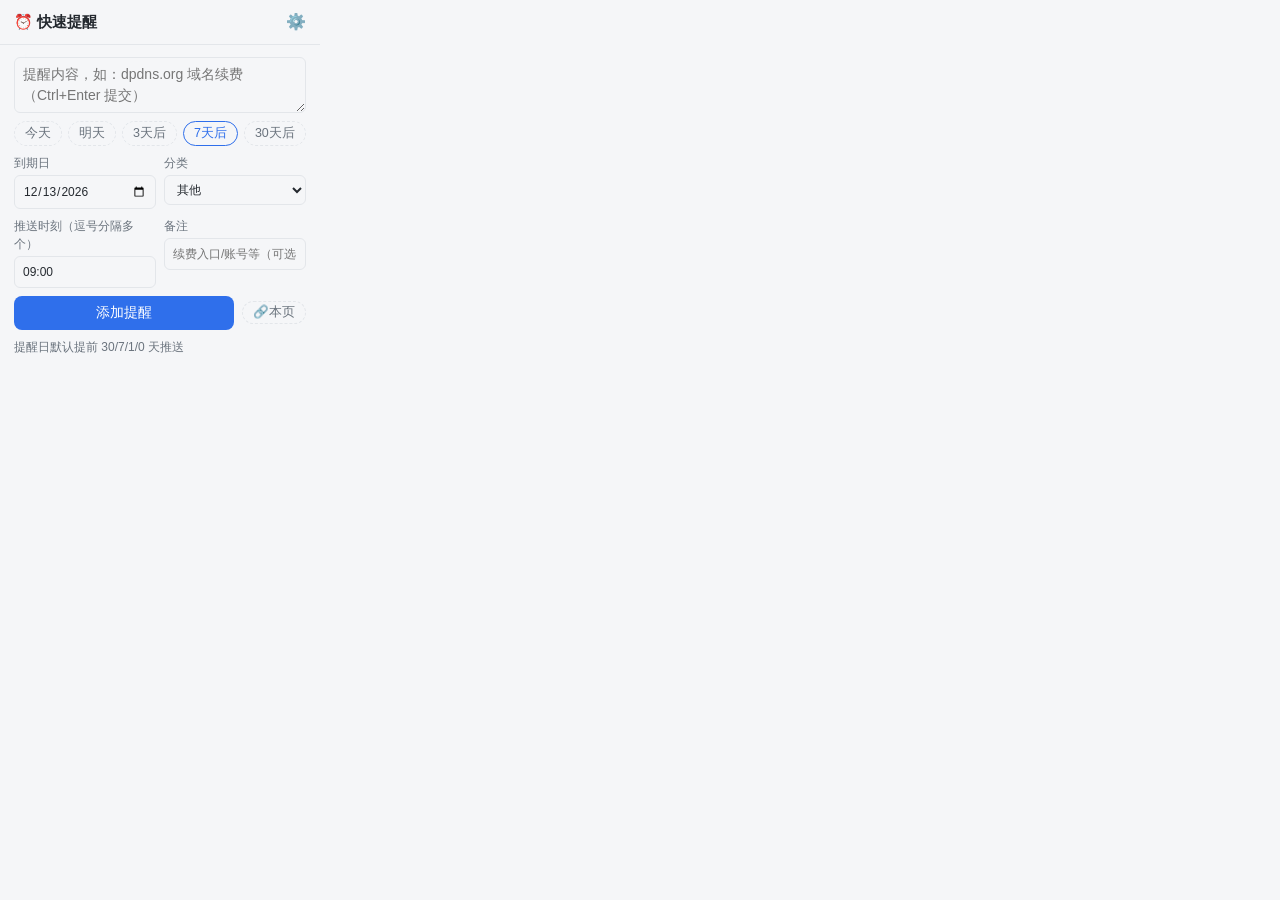
==== extension/popup.html @ 462880f7 "时效 Lite v1.0.0：效期提醒 + Bark/MagicPush 推送 + Web UI + Chrome 插件 - FastAPI + SQLite + APScheduler 单容器，替代" ====
<!DOCTYPE html>
<html lang="zh-CN">
<head>
<meta charset="UTF-8">
<style>
  :root { --bg:#f5f6f8; --card:#fff; --border:#e3e6ea; --text:#24292f; --muted:#6a737d;
          --primary:#2f6feb; --ok:#1a9c6b; }
  @media (prefers-color-scheme: dark) {
    :root { --bg:#0d1117; --card:#161b22; --border:#30363d; --text:#e6edf3; --muted:#8b949e; }
  }
  * { box-sizing: border-box; }
  body { width: 320px; margin: 0; background: var(--bg); color: var(--text);
         font: 14px/1.5 -apple-system, "PingFang SC", sans-serif; }
  header { display: flex; justify-content: space-between; align-items: center;
           padding: 10px 14px; border-bottom: 1px solid var(--border); }
  header b { font-size: 15px; }
  .gear { cursor: pointer; color: var(--muted); font-size: 16px; user-select: none; }
  .cfg { background: var(--card); padding: 10px 14px; border-bottom: 1px solid var(--border);
         display: none; }
  .cfg.show { display: block; }
  .cfg .row { display: flex; gap: 6px; margin-bottom: 6px; }
  input, select, textarea { width: 100%; border: 1px solid var(--border); background: var(--bg);
    color: var(--text); border-radius: 6px; padding: 6px 8px; font: inherit; }
  textarea { resize: vertical; min-height: 56px; }
  main { padding: 12px 14px; display: flex; flex-direction: column; gap: 8px; }
  .chips { display: flex; gap: 6px; flex-wrap: wrap; }
  .chip { border: 1px dashed var(--border); background: transparent; color: var(--muted);
          border-radius: 999px; padding: 2px 10px; font-size: 12.5px; cursor: pointer; }
  .chip.on { border-style: solid; color: var(--primary); border-color: var(--primary); }
  .grid2 { display: grid; grid-template-columns: 1fr 1fr; gap: 8px; }
  label { display: flex; flex-direction: column; gap: 3px; font-size: 12px; color: var(--muted); }
  .foot { display: flex; gap: 8px; align-items: center; }
  button.primary { flex: 1; background: var(--primary); color: #fff; border: none;
                   border-radius: 8px; padding: 8px; font-size: 14px; cursor: pointer; }
  button.primary:disabled { opacity: .5; }
  .hint { color: var(--muted); font-size: 12px; }
  .toast { position: fixed; inset: 0; display: flex; align-items: center; justify-content: center;
           background: rgba(0,0,0,.45); color: #fff; font-size: 15px; border-radius: 8px; }
</style>
</head>
<body>
<header>
  <b>⏰ 快速提醒</b>
  <span class="gear" id="gear" title="服务器设置">⚙️</span>
</header>

<div class="cfg" id="cfg">
  <div class="row"><input id="serverUrl" placeholder="服务器地址，如 http://<NAS_IP>:15809"></div>
  <div class="row">
    <input id="apiToken" placeholder="API Token（设置页生成）">
    <button class="chip" id="saveCfg" style="border-style:solid">保存</button>
  </div>
  <div class="hint" id="cfgMsg"></div>
</div>

<main>
  <textarea id="title" placeholder="提醒内容，如：dpdns.org 域名续费（Ctrl+Enter 提交）"></textarea>
  <div class="chips" id="dateChips">
    <span class="chip" data-days="0">今天</span>
    <span class="chip" data-days="1">明天</span>
    <span class="chip" data-days="3">3天后</span>
    <span class="chip" data-days="7">7天后</span>
    <span class="chip" data-days="30">30天后</span>
  </div>
  <div class="grid2">
    <label>到期日<input type="date" id="expireDate"></label>
    <label>分类
      <select id="category">
        <option>域名</option><option>服务器</option><option>证件</option>
        <option>订阅</option><option>质保</option><option selected>其他</option>
      </select>
    </label>
  </div>
  <div class="grid2">
    <label>推送时刻（逗号分隔多个）
      <input id="remindTimes" value="09:00" placeholder="09:00,20:00">
    </label>
    <label>备注<input id="note" placeholder="续费入口/账号等（可选）"></label>
  </div>
  <div class="foot">
    <button class="primary" id="submit">添加提醒</button>
    <button class="chip" id="insertTab" title="插入当前标签页标题和链接">🔗本页</button>
  </div>
  <div class="hint" id="msg">提醒日默认提前 30/7/1/0 天推送</div>
</main>

<script src="popup.js"></script>
</body>
</html>
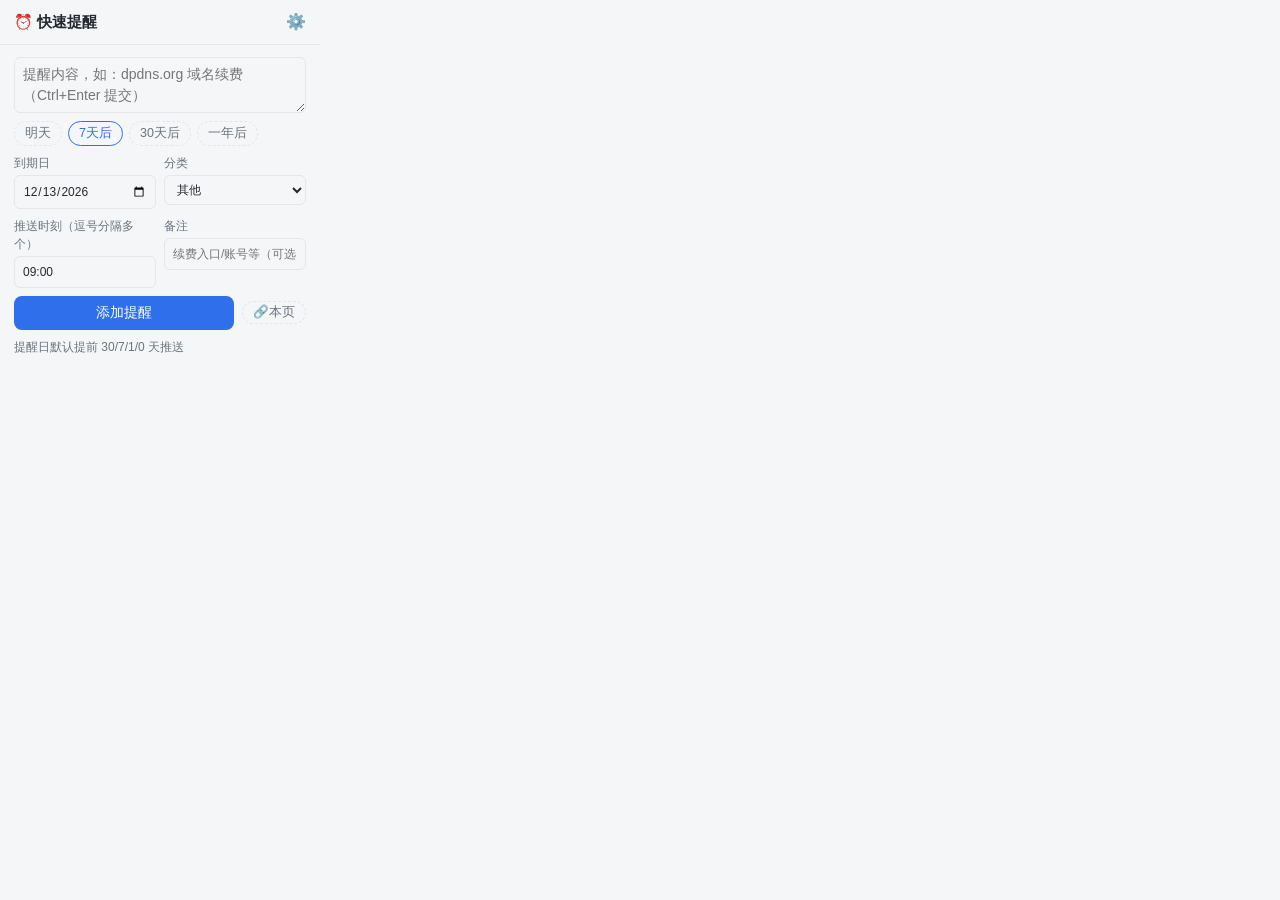
==== commit 10520e9d: "修复3项反馈：表单空值422、提醒配置改勾选/时间控件、界面美化 - Bug1: Web表单/API 对空 cycle_days、空 advance_days 宽容处理（原422无法编辑循环事项） -" ====
--- a/extension/popup.html
+++ b/extension/popup.html
@@ -56,11 +56,10 @@
 <main>
   <textarea id="title" placeholder="提醒内容，如：dpdns.org 域名续费（Ctrl+Enter 提交）"></textarea>
   <div class="chips" id="dateChips">
-    <span class="chip" data-days="0">今天</span>
     <span class="chip" data-days="1">明天</span>
-    <span class="chip" data-days="3">3天后</span>
     <span class="chip" data-days="7">7天后</span>
     <span class="chip" data-days="30">30天后</span>
+    <span class="chip" data-days="365">一年后</span>
   </div>
   <div class="grid2">
     <label>到期日<input type="date" id="expireDate"></label>
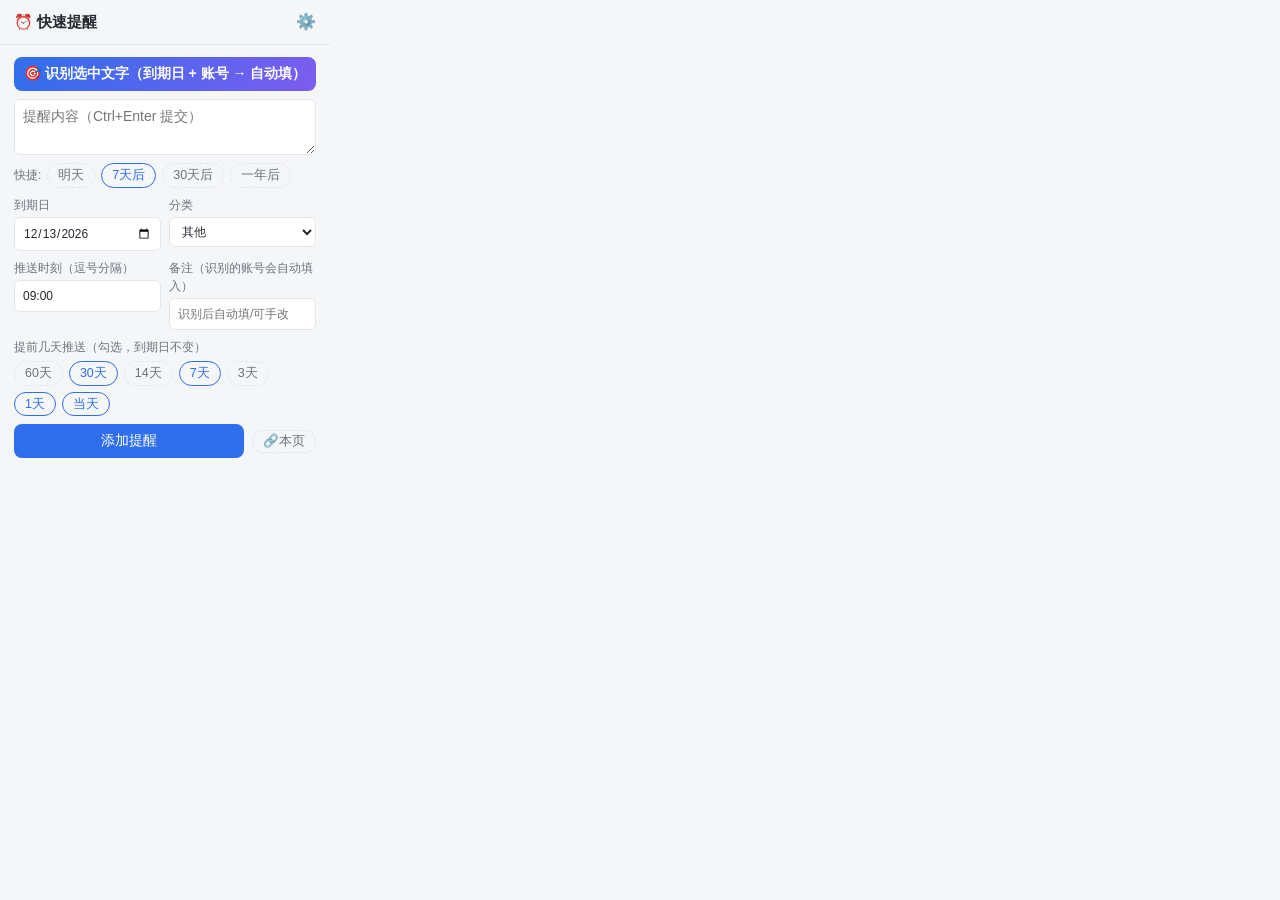
==== commit 0afd93c5: "插件：智能识别选中文字（日期+账号）+ 提前天数勾选 - 新增 🎯识别按钮：读取页面选中文字，正则识别到期日   - 支持中文/ISO/美式(Jul 20, 2027 及倒装)/无年份推断(8月16日" ====
--- a/extension/popup.html
+++ b/extension/popup.html
@@ -9,7 +9,7 @@
     :root { --bg:#0d1117; --card:#161b22; --border:#30363d; --text:#e6edf3; --muted:#8b949e; }
   }
   * { box-sizing: border-box; }
-  body { width: 320px; margin: 0; background: var(--bg); color: var(--text);
+  body { width: 330px; margin: 0; background: var(--bg); color: var(--text);
          font: 14px/1.5 -apple-system, "PingFang SC", sans-serif; }
   header { display: flex; justify-content: space-between; align-items: center;
            padding: 10px 14px; border-bottom: 1px solid var(--border); }
@@ -19,11 +19,11 @@
          display: none; }
   .cfg.show { display: block; }
   .cfg .row { display: flex; gap: 6px; margin-bottom: 6px; }
-  input, select, textarea { width: 100%; border: 1px solid var(--border); background: var(--bg);
+  input, select, textarea { width: 100%; border: 1px solid var(--border); background: var(--card);
     color: var(--text); border-radius: 6px; padding: 6px 8px; font: inherit; }
-  textarea { resize: vertical; min-height: 56px; }
+  textarea { resize: vertical; min-height: 52px; }
   main { padding: 12px 14px; display: flex; flex-direction: column; gap: 8px; }
-  .chips { display: flex; gap: 6px; flex-wrap: wrap; }
+  .chips { display: flex; gap: 6px; flex-wrap: wrap; align-items: center; }
   .chip { border: 1px dashed var(--border); background: transparent; color: var(--muted);
           border-radius: 999px; padding: 2px 10px; font-size: 12.5px; cursor: pointer; }
   .chip.on { border-style: solid; color: var(--primary); border-color: var(--primary); }
@@ -33,9 +33,17 @@
   button.primary { flex: 1; background: var(--primary); color: #fff; border: none;
                    border-radius: 8px; padding: 8px; font-size: 14px; cursor: pointer; }
   button.primary:disabled { opacity: .5; }
+  button.smart { background: linear-gradient(120deg, #2f6feb, #7c5cf0); color: #fff; border: none;
+                 border-radius: 8px; padding: 8px; font-size: 14px; cursor: pointer; font-weight: 600; }
   .hint { color: var(--muted); font-size: 12px; }
+  .cands { display: none; background: color-mix(in srgb, var(--primary) 7%, var(--card));
+           border: 1px solid var(--border); border-radius: 8px; padding: 6px 8px; }
+  .cands.show { display: block; }
+  .cands .t { font-size: 12px; color: var(--muted); }
+  .cands .chip.on { background: var(--primary); color: #fff; }
   .toast { position: fixed; inset: 0; display: flex; align-items: center; justify-content: center;
-           background: rgba(0,0,0,.45); color: #fff; font-size: 15px; border-radius: 8px; }
+           background: rgba(0,0,0,.45); color: #fff; font-size: 15px; border-radius: 8px;
+           padding: 0 12px; text-align: center; }
 </style>
 </head>
 <body>
@@ -54,8 +62,15 @@
 </div>
 
 <main>
-  <textarea id="title" placeholder="提醒内容，如：dpdns.org 域名续费（Ctrl+Enter 提交）"></textarea>
+  <button class="smart" id="smartPick">🎯 识别选中文字（到期日 + 账号 → 自动填）</button>
+  <div class="cands" id="cands">
+    <span class="t">识别到日期（点选切换）：</span>
+    <div class="chips" id="candList" style="margin-top:4px"></div>
+  </div>
+
+  <textarea id="title" placeholder="提醒内容（Ctrl+Enter 提交）"></textarea>
   <div class="chips" id="dateChips">
+    <span class="hint">快捷:</span>
     <span class="chip" data-days="1">明天</span>
     <span class="chip" data-days="7">7天后</span>
     <span class="chip" data-days="30">30天后</span>
@@ -71,18 +86,28 @@
     </label>
   </div>
   <div class="grid2">
-    <label>推送时刻（逗号分隔多个）
-      <input id="remindTimes" value="09:00" placeholder="09:00,20:00">
-    </label>
-    <label>备注<input id="note" placeholder="续费入口/账号等（可选）"></label>
+    <label>推送时刻（逗号分隔）<input id="remindTimes" value="09:00" placeholder="09:00,20:00"></label>
+    <label>备注（识别的账号会自动填入）<input id="note" placeholder="识别后自动填/可手改"></label>
   </div>
+  <label>提前几天推送（勾选，到期日不变）
+    <div class="chips" id="advChips" style="margin-top:2px">
+      <span class="chip" data-d="60">60天</span>
+      <span class="chip on" data-d="30">30天</span>
+      <span class="chip" data-d="14">14天</span>
+      <span class="chip on" data-d="7">7天</span>
+      <span class="chip" data-d="3">3天</span>
+      <span class="chip on" data-d="1">1天</span>
+      <span class="chip on" data-d="0">当天</span>
+    </div>
+  </label>
   <div class="foot">
     <button class="primary" id="submit">添加提醒</button>
     <button class="chip" id="insertTab" title="插入当前标签页标题和链接">🔗本页</button>
   </div>
-  <div class="hint" id="msg">提醒日默认提前 30/7/1/0 天推送</div>
+  <div class="hint" id="msg"></div>
 </main>
 
+<script src="parse.js"></script>
 <script src="popup.js"></script>
 </body>
 </html>
